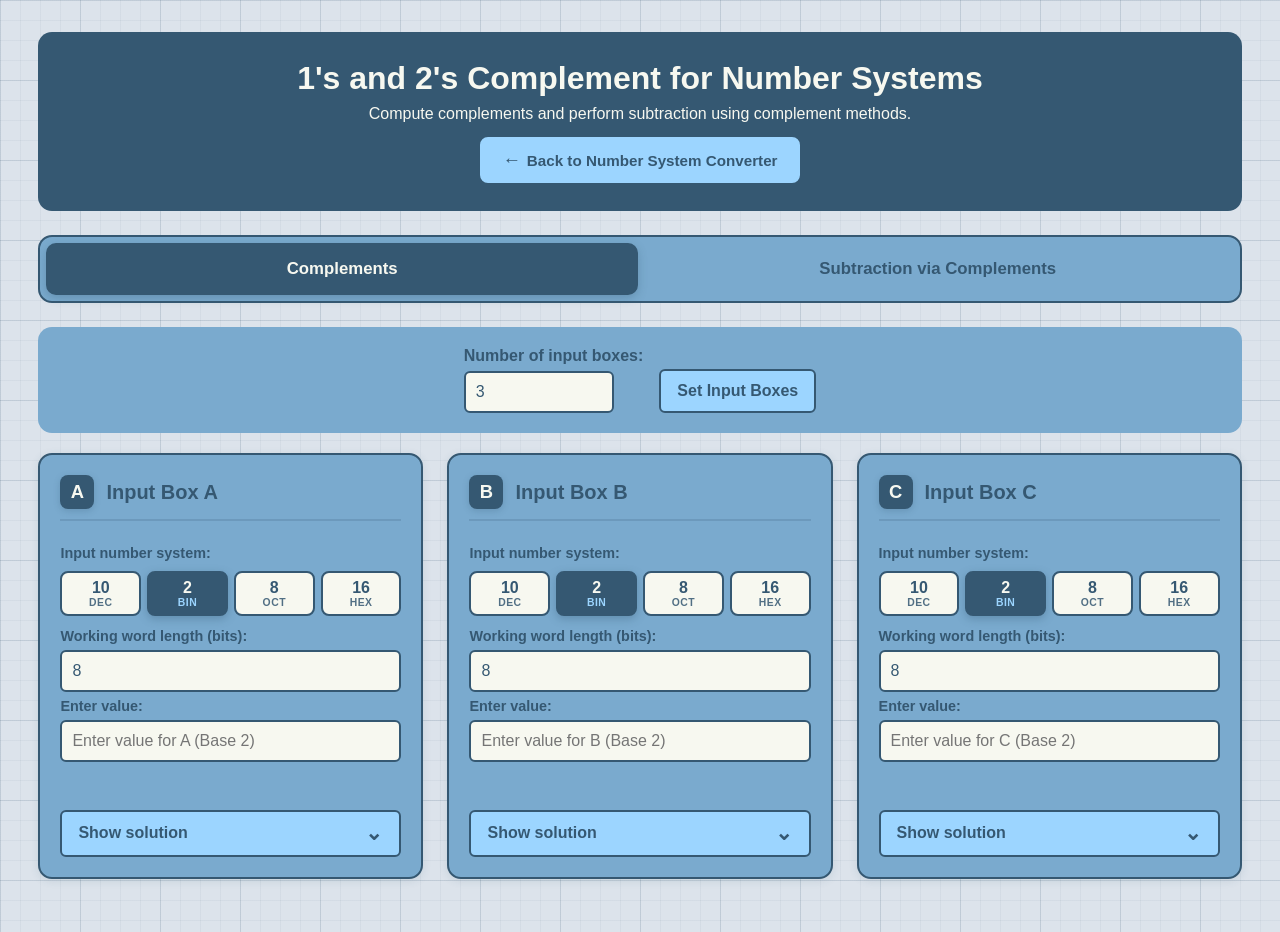
==== complement/index.html @ aa90585e "ones and twos" ====
<!DOCTYPE html>
<html lang="en">
<head>
    <meta charset="UTF-8">
    <meta name="viewport" content="width=device-width, initial-scale=1.0">

    <title>1's and 2's Complement for Number Systems</title>

    <link rel="stylesheet" href="./complement.css">
</head>
<body>

    <main class="app-container">

        <header class="header-container">
            <h1>1's and 2's Complement for Number Systems</h1>
            <p>Compute complements and perform subtraction using complement methods.</p>
            <a href="../index.html" class="header-nav-link">
                <span class="nav-arrow">←</span> Back to Number System Converter
            </a>
        </header>

        <nav class="tab-bar" id="tabBar">
            <button type="button" class="tab-btn active" data-tab="complements">
                Complements
            </button>
            <button type="button" class="tab-btn" data-tab="subtraction">
                Subtraction via Complements
            </button>
        </nav>

        <!-- ═══════════════════════════════════════════════════ -->
        <!-- TAB 1: COMPLEMENTS -->
        <!-- ═══════════════════════════════════════════════════ -->
        <div class="tab-panel active" id="panel-complements">

            <section class="controls-container">
                <div class="control-group">
                    <label for="complementInputCount">
                        Number of input boxes:
                    </label>
                    <input
                        type="number"
                        id="complementInputCount"
                        min="1"
                        max="10"
                        value="3"
                    >
                </div>

                <button id="complementSetInputsButton" type="button">
                    Set Input Boxes
                </button>
            </section>

            <section
                id="complementInputsContainer"
                class="inputs-container">
            </section>

        </div>

        <!-- ═══════════════════════════════════════════════════ -->
        <!-- TAB 2: SUBTRACTION VIA COMPLEMENTS -->
        <!-- ═══════════════════════════════════════════════════ -->
        <div class="tab-panel" id="panel-subtraction">

            <section class="controls-container subtraction-controls">
                <div class="control-group">
                    <label>Number system:</label>
                    <div class="base-btn-group" id="subBaseButtonGroup" role="group" aria-label="Subtraction number system">
                        <button type="button" class="btn-base" data-base="10">10 <span class="base-tag">Dec</span></button>
                        <button type="button" class="btn-base active" data-base="2">2 <span class="base-tag">Bin</span></button>
                        <button type="button" class="btn-base" data-base="8">8 <span class="base-tag">Oct</span></button>
                        <button type="button" class="btn-base" data-base="16">16 <span class="base-tag">Hex</span></button>
                    </div>
                </div>

                <div class="control-group">
                    <label for="subDigitWidth">Working word length (bits):</label>
                    <input
                        type="number"
                        id="subDigitWidth"
                        min="1"
                        max="32"
                        value="8"
                    >
                </div>
            </section>

            <section class="subtraction-input-section">
                <div class="subtraction-field">
                    <label for="subMinuend" class="subtraction-label">
                        <span class="sub-label-badge">A</span>
                        Minuend (the number being subtracted from):
                    </label>
                    <input
                        type="text"
                        id="subMinuend"
                        class="number-input"
                        placeholder="Enter Minuend A (Base 2)"
                        autocomplete="off"
                        spellcheck="false"
                    >
                    <p class="validation-message" id="subMinuendValidation"></p>
                </div>

                <div class="subtraction-operator">−</div>

                <div class="subtraction-field">
                    <label for="subSubtrahend" class="subtraction-label">
                        <span class="sub-label-badge">B</span>
                        Subtrahend (the number being subtracted):
                    </label>
                    <input
                        type="text"
                        id="subSubtrahend"
                        class="number-input"
                        placeholder="Enter Subtrahend B (Base 2)"
                        autocomplete="off"
                        spellcheck="false"
                    >
                    <p class="validation-message" id="subSubtrahendValidation"></p>
                </div>

                <button id="performSubtractionButton" type="button">
                    Perform Subtraction
                </button>
            </section>

            <section
                id="subtractionResultContainer"
                class="subtraction-result-container"
                hidden>
            </section>

        </div>

    </main>

    <script type="module" src="./complement-ui.js"></script>
</body>
</html>
---- complement/complement.css ----
/* ═══════════════════════════════════════════════════════
   COMPLEMENT PAGE STYLES
   Consistent with the main Number System Converter
   Color palette:
     - Dark:    #355872
     - Mid:     #7AAACE
     - Light:   #9CD5FF
     - Surface: #F7F8F0
     - BG:      #DCE3EB
   ═══════════════════════════════════════════════════════ */

html {
    scroll-behavior: smooth;
}

* {
    box-sizing: border-box;
}

body {
    margin: 0;
    min-height: 100vh;
    background-color: #DCE3EB;
    background-image:
        linear-gradient(to right, rgba(53, 88, 114, 0.12) 1px, transparent 1px),
        linear-gradient(to bottom, rgba(53, 88, 114, 0.12) 1px, transparent 1px),
        linear-gradient(to right, rgba(53, 88, 114, 0.05) 1px, transparent 1px),
        linear-gradient(to bottom, rgba(53, 88, 114, 0.05) 1px, transparent 1px);
    background-size: 80px 80px, 80px 80px, 20px 20px, 20px 20px;
    color: #355872;
    font-family: Arial, sans-serif;
}

.app-container {
    width: min(1360px, 94%);
    margin: 32px auto;
}

/* ── Header ── */
.header-container {
    padding: 28px;
    margin-bottom: 24px;
    background-color: #355872;
    color: #F7F8F0;
    border-radius: 14px;
    text-align: center;
}

.header-container h1 {
    margin: 0 0 8px;
}

.header-container p {
    margin: 0 0 14px;
}

.header-nav-link {
    display: inline-flex;
    align-items: center;
    gap: 6px;
    padding: 10px 20px;
    background-color: #9CD5FF;
    color: #355872;
    font-weight: bold;
    font-size: 0.95rem;
    border: 2px solid #9CD5FF;
    border-radius: 8px;
    text-decoration: none;
    transition: background-color 0.2s ease, transform 0.15s ease;
}

.header-nav-link:hover {
    background-color: #F7F8F0;
    transform: translateY(-1px);
}

.header-nav-link .nav-arrow {
    font-size: 1.15rem;
    font-weight: 800;
}

/* ── Tab Bar ── */
.tab-bar {
    display: flex;
    gap: 4px;
    margin-bottom: 24px;
    padding: 6px;
    background-color: #7AAACE;
    border: 2px solid #355872;
    border-radius: 14px;
}

.tab-btn {
    flex: 1;
    padding: 14px 20px;
    border: 2px solid transparent;
    border-radius: 10px;
    background-color: transparent;
    color: #355872;
    font-weight: bold;
    font-size: 1.05rem;
    cursor: pointer;
    transition: all 0.2s ease;
}

.tab-btn:hover {
    background-color: rgba(247, 248, 240, 0.5);
}

.tab-btn.active {
    background-color: #355872;
    color: #F7F8F0;
    border-color: #355872;
    box-shadow: 0 3px 10px rgba(53, 88, 114, 0.3);
}

/* ── Tab Panels ── */
.tab-panel {
    display: none;
}

.tab-panel.active {
    display: block;
}

/* ── Controls Container ── */
.controls-container {
    display: flex;
    justify-content: center;
    align-items: flex-end;
    gap: 16px;
    padding: 20px;
    margin-bottom: 20px;
    background-color: #7AAACE;
    border-radius: 14px;
}

.control-group {
    display: flex;
    flex-direction: column;
    gap: 6px;
}

label {
    font-weight: bold;
}

input,
select {
    width: 100%;
    padding: 10px;
    border: 2px solid #355872;
    border-radius: 6px;
    background-color: #F7F8F0;
    color: #355872;
    font-size: 1rem;
}

#complementInputCount,
#subDigitWidth {
    width: 150px;
}

button {
    padding: 11px 16px;
    border: 2px solid #355872;
    border-radius: 6px;
    background-color: #9CD5FF;
    color: #355872;
    font-weight: bold;
    font-size: 1rem;
    cursor: pointer;
}

button:hover {
    background-color: #F7F8F0;
}

/* ── Base Button Groups ── */
.base-btn-group {
    display: grid;
    grid-template-columns: repeat(4, 1fr);
    gap: 6px;
    margin-top: 4px;
    margin-bottom: 6px;
}

.btn-base {
    display: inline-flex;
    flex-direction: column;
    align-items: center;
    justify-content: center;
    padding: 6px 4px;
    background-color: #F7F8F0;
    border: 2px solid #355872;
    border-radius: 8px;
    color: #355872;
    cursor: pointer;
    font-weight: bold;
    transition: all 0.15s ease;
    user-select: none;
    min-height: 42px;
}

.btn-base .base-tag {
    font-size: 0.65rem;
    text-transform: uppercase;
    letter-spacing: 0.5px;
    opacity: 0.85;
}

.btn-base:hover {
    background-color: #9CD5FF;
    transform: translateY(-1px);
}

.btn-base:active {
    transform: translateY(0);
}

.btn-base.active {
    background-color: #355872;
    color: #F7F8F0;
    border-color: #355872;
    box-shadow: 0 3px 8px rgba(53, 88, 114, 0.35);
}

.btn-base.active .base-tag {
    color: #9CD5FF;
    opacity: 1;
}

/* ── Inputs Container (grid of cards) ── */
.inputs-container {
    display: grid;
    grid-template-columns: repeat(auto-fit, minmax(360px, 1fr));
    gap: 24px;
    width: 100%;
    margin: 0 auto;
}

.input-container {
    display: flex;
    flex-direction: column;
    width: 100%;
    padding: 20px;
    background-color: #7AAACE;
    border: 2px solid #355872;
    border-radius: 14px;
    box-shadow: 0 2px 8px rgba(53, 88, 114, 0.12);
}

.box-header {
    display: flex;
    align-items: center;
    gap: 12px;
    margin-bottom: 14px;
    padding-bottom: 10px;
    border-bottom: 2px solid rgba(53, 88, 114, 0.2);
}

.box-header h2 {
    margin: 0;
    font-size: 1.25rem;
    color: #355872;
}

.box-badge {
    display: inline-flex;
    align-items: center;
    justify-content: center;
    width: 34px;
    height: 34px;
    background-color: #355872;
    color: #F7F8F0;
    font-weight: 800;
    font-size: 1.15rem;
    border-radius: 8px;
    box-shadow: 0 2px 6px rgba(53, 88, 114, 0.25);
    flex-shrink: 0;
}

.input-section {
    display: flex;
    flex-direction: column;
    gap: 6px;
    margin-top: 10px;
}

.input-section label {
    font-size: 0.9rem;
    color: #355872;
}

.number-input {
    width: 100%;
}

.validation-message {
    min-height: 20px;
    margin: 4px 0 0;
    font-weight: bold;
}

.validation-message.valid {
    color: #355872;
}

.validation-message.invalid {
    color: #355872;
}

/* ── Complement Result Card ── */
.complement-result {
    margin-top: 12px;
    padding: 14px;
    background-color: #F7F8F0;
    border: 2px solid #355872;
    border-radius: 8px;
}

.complement-result-title {
    margin: 0 0 12px;
    font-size: 1.05rem;
    font-weight: 800;
    color: #355872;
    padding-bottom: 6px;
    border-bottom: 2px solid rgba(53, 88, 114, 0.15);
}

.complement-row {
    display: flex;
    justify-content: space-between;
    align-items: center;
    gap: 16px;
    padding: 10px 14px;
    margin-bottom: 8px;
    background-color: rgba(53, 88, 114, 0.06);
    border-radius: 8px;
    min-height: 42px;
}

.complement-row:last-child {
    margin-bottom: 0;
}

.complement-row.signed-row {
    background-color: rgba(122, 170, 206, 0.14);
    border-left: 3px solid #355872;
}

.complement-label {
    font-weight: 700;
    font-size: 0.92rem;
    color: #355872;
    white-space: nowrap;
    flex-shrink: 0;
}

.complement-value {
    font-weight: 800;
    font-size: 1.15rem;
    font-family: 'Consolas', 'Courier New', monospace;
    letter-spacing: 1.5px;
    color: #355872;
    text-align: right;
    white-space: nowrap;
}

/* ── Solution Toggle & Container ── */
.solution-toggle {
    display: flex;
    justify-content: space-between;
    align-items: center;
    width: 100%;
    margin-top: 18px;
}

.solution-chevron {
    font-size: 1.3rem;
    line-height: 1;
}

.solution-container {
    min-height: 70px;
    margin-top: 12px;
    padding: 14px;
    background-color: #F7F8F0;
    border: 2px solid #355872;
    border-radius: 8px;
    color: #355872;
    white-space: pre-line;
    line-height: 1.6;
    font-family: monospace, Arial, sans-serif;
    font-size: 0.92rem;
}

/* ═══════════════════════════════════════════════════════
   TAB 2: SUBTRACTION
   ═══════════════════════════════════════════════════════ */

.subtraction-controls {
    flex-wrap: wrap;
}

.subtraction-input-section {
    display: flex;
    flex-direction: column;
    gap: 16px;
    padding: 24px;
    margin-bottom: 24px;
    background-color: #7AAACE;
    border: 2px solid #355872;
    border-radius: 14px;
}

.subtraction-field {
    display: flex;
    flex-direction: column;
    gap: 6px;
}

.subtraction-label {
    display: flex;
    align-items: center;
    gap: 10px;
    font-weight: bold;
    font-size: 0.95rem;
}

.sub-label-badge {
    display: inline-flex;
    align-items: center;
    justify-content: center;
    width: 28px;
    height: 28px;
    background-color: #355872;
    color: #F7F8F0;
    font-weight: 800;
    font-size: 1rem;
    border-radius: 6px;
    flex-shrink: 0;
}

.subtraction-operator {
    text-align: center;
    font-size: 2rem;
    font-weight: 800;
    color: #355872;
    line-height: 1;
    padding: 4px 0;
}

#performSubtractionButton {
    align-self: flex-start;
    padding: 14px 28px;
    font-size: 1.05rem;
}

/* ── Subtraction Result Container ── */
.subtraction-result-container {
    padding: 24px;
    margin-bottom: 24px;
    background-color: #355872;
    color: #F7F8F0;
    border-radius: 14px;
    border: 2px solid #355872;
    box-shadow: 0 4px 14px rgba(53, 88, 114, 0.2);
    scroll-margin-top: 20px;
    transition: transform 0.25s ease, box-shadow 0.25s ease;
}

@keyframes resultPulse {
    0% {
        box-shadow: 0 0 0 0 rgba(156, 213, 255, 0.8);
        transform: scale(0.995);
    }
    50% {
        box-shadow: 0 0 0 12px rgba(156, 213, 255, 0);
        transform: scale(1.005);
    }
    100% {
        box-shadow: 0 4px 14px rgba(53, 88, 114, 0.2);
        transform: scale(1);
    }
}

.subtraction-result-container.highlight-pulse {
    animation: resultPulse 0.6s ease-out;
}

.subtraction-result-header {
    display: flex;
    justify-content: space-between;
    align-items: center;
    flex-wrap: wrap;
    gap: 12px;
    margin-bottom: 16px;
}

.subtraction-result-header h2 {
    margin: 0;
    font-size: 1.5rem;
    color: #F7F8F0;
}

.subtraction-base-badge {
    padding: 6px 14px;
    background-color: #7AAACE;
    color: #F7F8F0;
    border-radius: 20px;
    font-size: 0.9rem;
    font-weight: bold;
}

.subtraction-info-row {
    font-size: 1.05rem;
    margin-bottom: 10px;
    padding: 10px 14px;
    background-color: rgba(247, 248, 240, 0.12);
    border-radius: 8px;
    word-break: break-word;
    line-height: 1.5;
}

.subtraction-result-value-box {
    display: flex;
    flex-direction: column;
    gap: 6px;
    padding: 16px;
    background-color: #F7F8F0;
    border: 2px solid #355872;
    border-radius: 10px;
    color: #355872;
    margin-bottom: 10px;
}

.subtraction-result-label {
    font-size: 0.95rem;
    font-weight: bold;
    color: #355872;
}

.subtraction-result-value {
    font-size: 1.6rem;
    font-weight: bold;
    font-family: monospace, Arial, sans-serif;
    letter-spacing: 1px;
    color: #355872;
    overflow-wrap: anywhere;
}

.subtraction-method-label {
    font-size: 0.8rem;
    font-weight: 700;
    padding: 3px 10px;
    background-color: #9CD5FF;
    color: #355872;
    border-radius: 12px;
    display: inline-block;
    margin-bottom: 6px;
}

.subtraction-error-message {
    padding: 14px;
    background-color: #FFD2D2;
    border: 2px solid #D8000C;
    color: #D8000C;
    border-radius: 8px;
    font-weight: bold;
    margin-bottom: 12px;
    line-height: 1.5;
}

/* Solution toggle inside subtraction result (dark bg) */
.subtraction-result-container .solution-toggle {
    background-color: #7AAACE;
    color: #355872;
    border-color: #7AAACE;
    margin-top: 14px;
}

.subtraction-result-container .solution-toggle:hover {
    background-color: #F7F8F0;
}

.subtraction-result-container .solution-container {
    background-color: rgba(247, 248, 240, 0.95);
    color: #355872;
    border-color: rgba(247, 248, 240, 0.3);
}

/* ── Responsive ── */
@media (max-width: 900px) {
    .inputs-container {
        grid-template-columns: repeat(2, minmax(0, 1fr));
    }
}

@media (max-width: 600px) {
    .controls-container {
        align-items: stretch;
        flex-direction: column;
    }

    #complementInputCount,
    #subDigitWidth {
        width: 100%;
    }

    .tab-bar {
        flex-direction: column;
    }

    .inputs-container {
        grid-template-columns: 1fr;
    }

    .subtraction-controls {
        flex-direction: column;
        align-items: stretch;
    }

    #performSubtractionButton {
        align-self: stretch;
    }
}
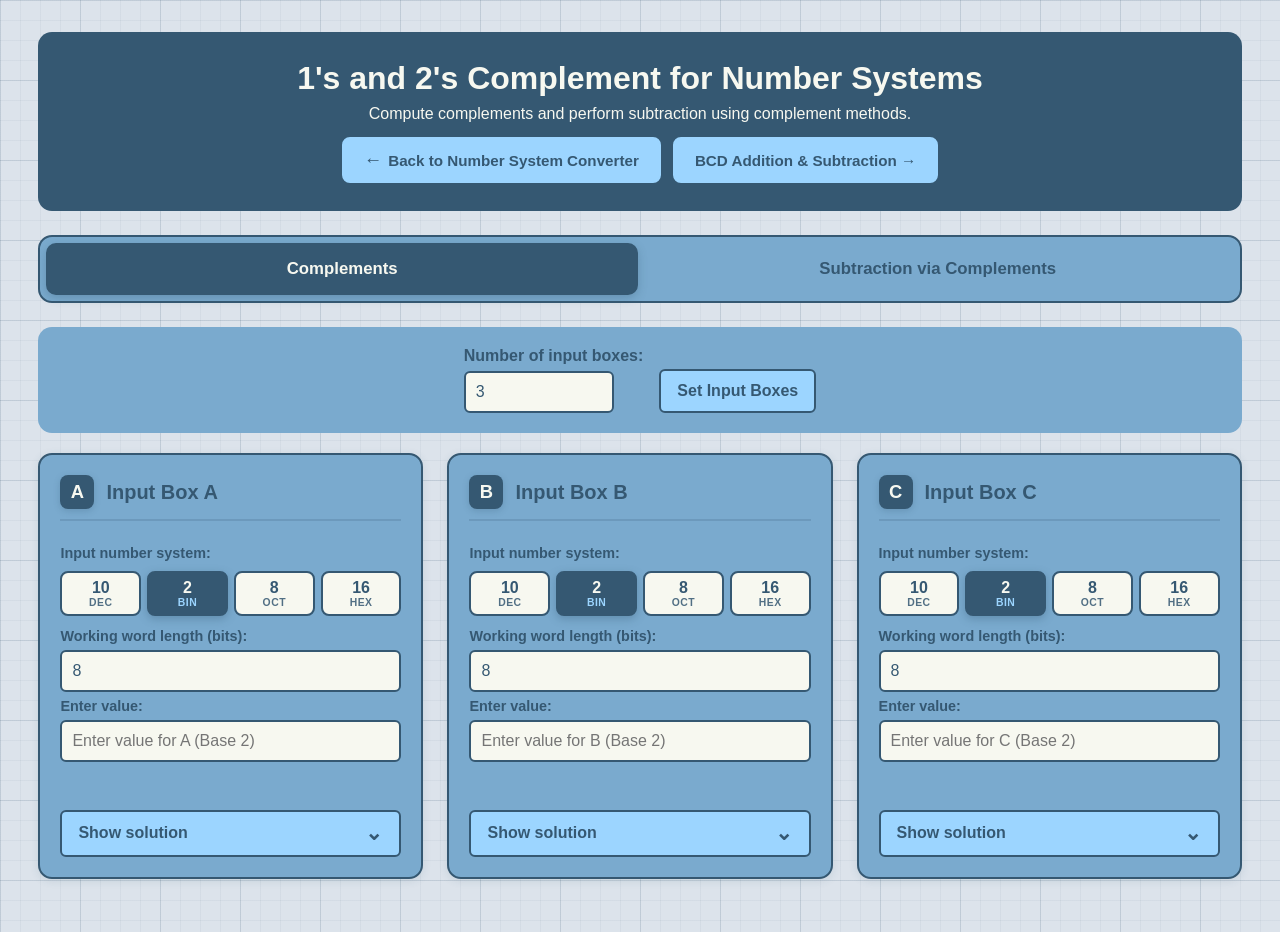
==== commit 2a051ed3: "Updated code for BCD Arithmetic" ====
--- a/complement/index.html
+++ b/complement/index.html
@@ -15,9 +15,14 @@
         <header class="header-container">
             <h1>1's and 2's Complement for Number Systems</h1>
             <p>Compute complements and perform subtraction using complement methods.</p>
-            <a href="../index.html" class="header-nav-link">
-                <span class="nav-arrow">←</span> Back to Number System Converter
-            </a>
+            <div class="header-nav-links">
+                <a href="../index.html" class="header-nav-link">
+                    <span class="nav-arrow">←</span> Back to Number System Converter
+                </a>
+                <a href="../bcd-arithmetic/index.html" class="header-nav-link">
+                    BCD Addition & Subtraction →
+                </a>
+            </div>
         </header>
 
         <nav class="tab-bar" id="tabBar">
--- a/complement/complement.css
+++ b/complement/complement.css
@@ -79,6 +79,13 @@
     font-weight: 800;
 }
 
+.header-nav-links {
+    display: flex;
+    justify-content: center;
+    gap: 12px;
+    flex-wrap: wrap;
+}
+
 /* ── Tab Bar ── */
 .tab-bar {
     display: flex;
